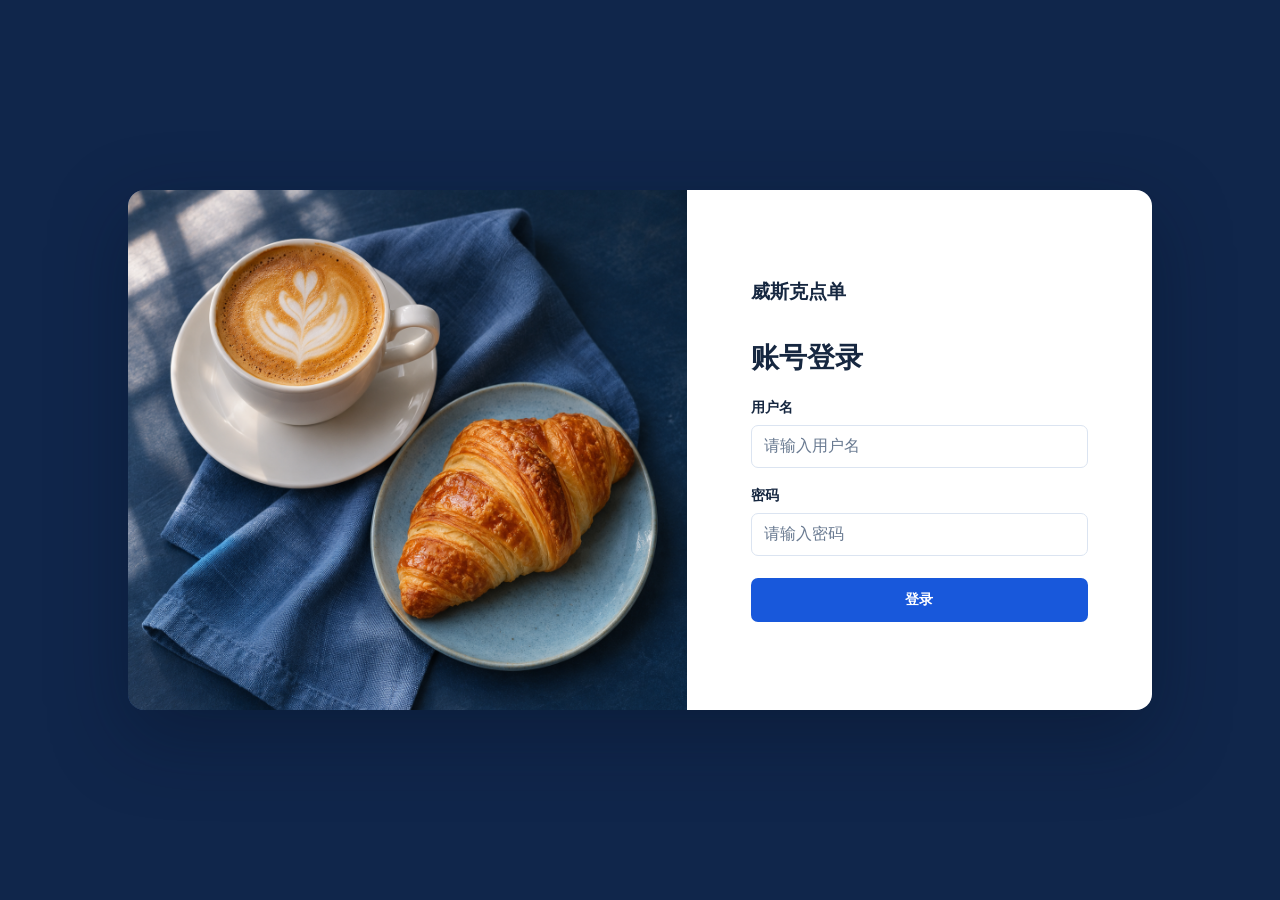
==== wesker-server/src/main/resources/static/admin-ui/index.html @ 48eff1d9 "保存员工管理初版" ====
<!doctype html>
<html lang="zh-CN">
<head>
    <meta charset="utf-8">
    <meta name="viewport" content="width=device-width, initial-scale=1">
    <title>威斯克点单 · 管理后台</title>
    <link rel="stylesheet" href="./admin.css?v=employee-status-toggle-1">
    <script src="./admin.js?v=employee-status-toggle-1" defer></script>
</head>
<body>
    <main id="login-view" class="login-view">
        <div class="login-card">
            <div class="login-photo" aria-hidden="true"></div>
            <div class="login-panel">
                <div class="brand">威斯克点单</div>
                <h1>账号登录</h1>
                <form id="login-form">
                    <label for="login-username">用户名</label>
                    <input id="login-username" name="username" required maxlength="32" autocomplete="username" placeholder="请输入用户名">
                    <label for="login-password">密码</label>
                    <input id="login-password" name="password" type="password" required autocomplete="current-password" placeholder="请输入密码">
                    <p id="login-error" class="error" role="alert" hidden></p>
                    <button class="primary login-submit" type="submit">登录</button>
                </form>
            </div>
        </div>
    </main>

    <div id="admin-view" class="admin-view" hidden>
        <header class="topbar">
            <div class="topbar-start">
                <a class="brand" href="#employee">威斯克点单</a>
                <button id="toggle-navigation" class="secondary" type="button" aria-controls="navigation" aria-expanded="true" aria-label="切换菜单">☰</button>
                <button class="secondary business-button" type="button" disabled title="功能待开发">营业设置</button>
            </div>
            <div class="account">
                <span id="account-name"></span>
                <button id="logout" type="button" class="secondary">退出登录</button>
            </div>
        </header>
        <div id="admin-layout" class="admin-layout">
            <nav id="navigation" class="sidebar" aria-label="后台导航">
                <a href="#workbench"><span aria-hidden="true">⌂</span>工作台</a>
                <a href="#statistics"><span aria-hidden="true">▥</span>数据统计</a>
                <a href="#orders"><span aria-hidden="true">≡</span>订单管理</a>
                <a href="#set-meals"><span aria-hidden="true">▣</span>套餐管理</a>
                <a href="#dishes"><span aria-hidden="true">◈</span>菜品管理</a>
                <a href="#categories"><span aria-hidden="true">▦</span>分类管理</a>
                <a href="#employee"><span aria-hidden="true">♙</span>员工管理</a>
            </nav>
            <main class="workspace">
                <div class="page-heading">
                    <a id="back" href="#employee" hidden>← 返回</a>
                    <h1 id="page-title">员工管理</h1>
                </div>
                <p id="notice" class="notice" role="status" hidden></p>
                <section id="employee-view" class="panel">
                    <div class="toolbar">
                        <form id="employee-search-form" class="filter">
                            <label for="employee-search">员工姓名</label>
                            <input id="employee-search" name="name" maxlength="32" placeholder="请输入员工姓名">
                            <button class="secondary" type="submit">查询</button>
                        </form>
                        <a id="employee-add-link" class="primary" href="#employee/add">＋ 添加员工</a>
                    </div>
                    <p id="employee-list-message" class="list-message" role="status"></p>
                    <div id="employee-table" class="employee-table" tabindex="0" role="region" aria-label="员工查询结果" hidden>
                        <table>
                            <thead>
                                <tr>
                                    <th scope="col">员工姓名</th>
                                    <th scope="col">账号</th>
                                    <th scope="col">手机号</th>
                                    <th scope="col">账号状态</th>
                                    <th scope="col" class="employee-time">创建时间</th>
                                    <th scope="col" class="employee-time">更新时间</th>
                                    <th scope="col">操作</th>
                                </tr>
                            </thead>
                            <tbody id="employee-records"></tbody>
                        </table>
                    </div>
                    <div id="employee-pagination" class="employee-pagination" hidden>
                        <span id="employee-page-info" aria-live="polite"></span>
                        <button id="employee-prev" class="secondary" type="button">上一页</button>
                        <button id="employee-next" class="secondary" type="button">下一页</button>
                    </div>
                </section>
                <section id="add-view" class="panel" hidden>
                    <form id="employee-form">
                        <div class="employee-fields">
                            <div class="field"><label for="employee-username">账号 <span>*</span></label><input id="employee-username" name="username" required maxlength="32" pattern=".*\S.*" title="账号不能为空或只包含空格" placeholder="请输入员工账号" autocomplete="off"></div>
                            <div class="field"><label for="employee-name">员工姓名 <span>*</span></label><input id="employee-name" name="name" required maxlength="32" pattern=".*\S.*" title="员工姓名不能为空或只包含空格" placeholder="请输入员工姓名" autocomplete="off"></div>
                            <div class="field"><label for="employee-phone">手机号 <span>*</span></label><input id="employee-phone" name="phone" type="tel" required inputmode="numeric" maxlength="11" pattern="1[3-9][0-9]{9}" title="请输入有效的 11 位手机号，以 1 开头，第二位为 3 至 9" placeholder="请输入 11 位手机号" autocomplete="off"></div>
                            <fieldset class="field">
                                <legend>性别 <span>*</span></legend>
                                <div class="choices">
                                    <label><input type="radio" name="sex" value="1" required>男</label>
                                    <label><input type="radio" name="sex" value="0" required>女</label>
                                </div>
                            </fieldset>
                            <div class="field"><label for="employee-id">身份证号 <span>*</span></label><input id="employee-id" name="idNumber" required minlength="18" maxlength="18" pattern="[1-9][0-9]{16}[0-9Xx]" title="请输入 18 位身份证号，前 17 位为数字且首位不为 0，最后一位可为数字或 X" placeholder="请输入 18 位身份证号" autocomplete="off"></div>
                            <div class="field"><label for="employee-password">初始密码 <span>*</span></label><input id="employee-password" name="password" type="password" required minlength="8" maxlength="72" pattern=".*\S.*" title="初始密码至少 8 个字符，不能只包含空格" placeholder="至少 8 个字符" autocomplete="new-password"></div>
                            <p id="employee-error" class="error" role="alert" hidden></p>
                        </div>
                        <div class="form-actions">
                            <a class="secondary" href="#employee">取消</a>
                            <button class="secondary" type="submit" value="save">保存</button>
                            <button class="primary" type="submit" value="continue">保存并继续添加</button>
                        </div>
                    </form>
                </section>
                <section id="placeholder-view" class="panel empty-state" hidden>
                    <span class="empty-icon" aria-hidden="true">▦</span>
                    <strong>功能待开发</strong>
                </section>
            </main>
        </div>
    </div>
</body>
</html>
---- wesker-server/src/main/resources/static/admin-ui/admin.css ----
:root {
    font-family: Inter, "Microsoft YaHei UI", "Microsoft YaHei", sans-serif;
    color: #162740;
    background: #f2f6fc;
    --blue: #1858db;
    --navy: #10264b;
    --muted: #576981;
    --line: #dbe4f1;
}

* { box-sizing: border-box; }
[hidden] { display: none !important; }
body { margin: 0; min-width: 0; }
button, input { font: inherit; }
button, a { -webkit-tap-highlight-color: transparent; }
a { color: inherit; text-decoration: none; }
:focus-visible { outline: 2px solid #4582ff; outline-offset: 3px; }
h1, p { margin: 0; }

.login-view {
    min-height: 100vh;
    display: grid;
    place-items: center;
    padding: 32px;
    background: #10264b;
}
.login-card {
    width: min(100%, 1024px);
    min-height: 520px;
    display: grid;
    grid-template-columns: 1.2fr 1fr;
    border-radius: 16px;
    overflow: hidden;
    box-shadow: 0 26px 78px #050f2360;
}
.login-photo { background: #163a74 url("./login-food.png") center / cover no-repeat; }
.login-panel { display: flex; flex-direction: column; justify-content: center; padding: 48px clamp(28px, 5vw, 66px); background: #fff; }
.brand { display: inline-flex; align-items: center; gap: 11px; width: fit-content; font-size: 19px; font-weight: 750; white-space: nowrap; }
.login-panel h1 { margin: 34px 0 22px; font-size: 28px; }
#login-form label { display: block; margin-bottom: 8px; font-size: 14px; font-weight: 600; }
#login-form input { width: 100%; margin-bottom: 19px; }
input:not([type="radio"]) { min-height: 43px; padding: 10px 12px; border: 1px solid var(--line); border-radius: 7px; background: #fff; color: inherit; }
input::placeholder { color: #697a91; }
input:disabled { background: #f4f7fb; }

.primary, .secondary {
    display: inline-flex;
    justify-content: center;
    align-items: center;
    min-height: 40px;
    padding: 9px 16px;
    border: 1px solid transparent;
    border-radius: 7px;
    font-size: 14px;
    font-weight: 600;
    white-space: nowrap;
    cursor: pointer;
}
.primary { background: var(--blue); color: #fff; }
.primary:hover { background: #1249bd; }
.secondary { border-color: var(--line); background: #fff; color: #2f4567; }
.secondary:hover { background: #edf3ff; }
button:disabled { cursor: default; opacity: .55; }
.login-submit { width: 100%; min-height: 44px; margin-top: 3px; }
.error { margin: 0 0 12px; color: #a62d39; font-size: 14px; line-height: 1.5; }

.topbar {
    display: flex;
    align-items: center;
    justify-content: space-between;
    gap: 14px;
    min-height: 64px;
    padding: 10px 26px;
    background: #fff;
    border-bottom: 1px solid var(--line);
}
.topbar-start, .account { display: flex; align-items: center; gap: 14px; font-size: 14px; min-width: 0; }
#toggle-navigation { min-width: 40px; padding-inline: 8px; }
#account-name { overflow-wrap: anywhere; }
.admin-layout { display: grid; grid-template-columns: 208px minmax(0, 1fr); min-height: calc(100vh - 64px); }
.admin-layout.menu-collapsed { grid-template-columns: minmax(0, 1fr); }
.sidebar { display: flex; flex-direction: column; gap: 6px; padding: 24px 12px; background: var(--navy); }
.sidebar a { display: flex; align-items: center; gap: 12px; padding: 13px 15px; border-radius: 7px; color: #e4ecfa; font-size: 14px; }
.sidebar a span { width: 18px; font-size: 17px; text-align: center; }
.sidebar a:hover { background: #1d3b6b; }
.sidebar a[aria-current="page"] { background: var(--blue); color: #fff; }
.workspace { padding: 26px 30px 40px; }
.page-heading { display: flex; gap: 15px; align-items: center; margin-bottom: 20px; }
.page-heading h1 { font-size: 24px; }
#back { color: var(--blue); font-size: 14px; }
.panel { border: 1px solid var(--line); border-radius: 10px; background: #fff; }
.toolbar { display: flex; justify-content: space-between; align-items: center; flex-wrap: wrap; gap: 12px; padding: 22px; border-bottom: 1px solid #edf1f7; }
.filter { display: flex; align-items: center; flex-wrap: wrap; gap: 10px; font-size: 14px; }
.employee-table { overflow-x: auto; }
.employee-table table { width: 100%; min-width: 640px; border-collapse: collapse; text-align: left; font-size: 14px; }
.employee-table th, .employee-table td { padding: 14px 16px; border-bottom: 1px solid #edf1f7; }
.employee-table th { background: #f6f8fc; white-space: nowrap; }
.employee-table td { overflow-wrap: anywhere; }
.employee-table td:last-child { white-space: nowrap; }
.employee-table .employee-time { white-space: nowrap; }
.employee-status { display: inline-flex; align-items: center; gap: 6px; white-space: nowrap; }
.employee-status-dot { flex: none; width: 6px; height: 6px; border-radius: 50%; background: #8a94a6; }
.employee-status[data-enabled="true"] .employee-status-dot { background: #26936d; }
.row-action { padding: 2px 4px; border: 0; background: none; color: #445675; font-size: 13px; }
.list-message { padding: 34px 20px; text-align: center; color: var(--muted); }
.employee-pagination { display: flex; justify-content: flex-end; align-items: center; flex-wrap: wrap; gap: 10px; padding: 16px 20px; color: var(--muted); font-size: 14px; }
.empty-state { min-height: 420px; display: grid; justify-items: center; align-content: center; gap: 12px; padding: 28px; text-align: center; }
.empty-state p { color: var(--muted); font-size: 14px; }
.empty-icon { display: grid; place-items: center; width: 72px; height: 72px; border-radius: 20px; background: #edf4ff; color: var(--blue); font-size: 38px; }
.employee-fields { max-width: 660px; padding: 32px; }
.field { display: grid; grid-template-columns: 108px minmax(0, 1fr); gap: 12px; align-items: center; min-width: 0; margin: 0 0 19px; padding: 0; border: 0; }
.field > label, legend { font-size: 14px; font-weight: 600; }
.field > label span, .field legend span { color: #a62d39; }
.field legend { float: left; width: 108px; padding: 0; }
.field .choices { grid-column: 2; min-height: 36px; display: flex; align-items: center; gap: 24px; }
.choices label { display: inline-flex; align-items: center; gap: 7px; cursor: pointer; }
input[type="radio"] { margin: 0; accent-color: var(--blue); }
.form-actions { display: flex; flex-wrap: wrap; justify-content: center; gap: 10px; padding: 20px; border-top: 1px solid #edf1f7; }
.notice { margin-bottom: 16px; padding: 11px 15px; border-radius: 7px; background: #e6efff; color: #194d9e; font-size: 14px; }

@media (max-width: 760px) {
    .login-view { padding: 18px; }
    .login-card { max-width: 480px; grid-template-columns: 1fr; }
    .login-photo { min-height: 200px; }
    .login-panel { padding: 28px; }
    .login-panel h1 { margin-top: 24px; }
    .topbar { padding-inline: 14px; }
    .topbar-start, .account { gap: 8px; }
    .business-button { display: none; }
    .admin-layout { display: block; }
    .sidebar { flex-direction: row; overflow-x: auto; padding: 8px; }
    .sidebar a { flex: none; padding: 9px; white-space: nowrap; }
    .workspace { padding: 18px 12px; }
    .employee-fields { padding: 20px 14px; }
    .field { grid-template-columns: 86px minmax(0, 1fr); gap: 8px; }
    .field legend { width: 86px; }
    .empty-state { min-height: 270px; }
}
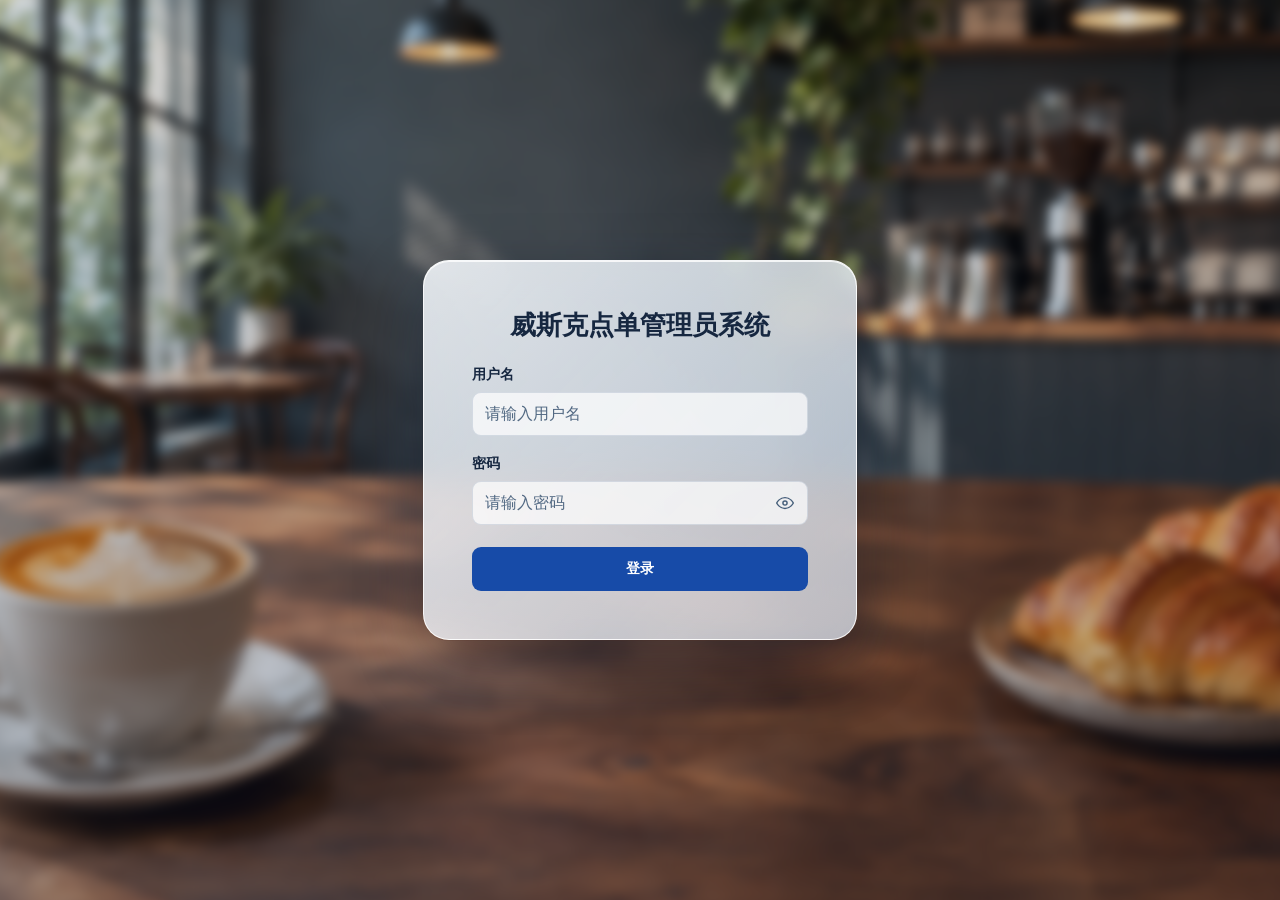
==== commit 4df7cedd: "完善管理员登录与员工管理" ====
--- a/wesker-server/src/main/resources/static/admin-ui/index.html
+++ b/wesker-server/src/main/resources/static/admin-ui/index.html
@@ -3,22 +3,29 @@
 <head>
     <meta charset="utf-8">
     <meta name="viewport" content="width=device-width, initial-scale=1">
-    <title>威斯克点单 · 管理后台</title>
-    <link rel="stylesheet" href="./admin.css?v=employee-status-toggle-1">
-    <script src="./admin.js?v=employee-status-toggle-1" defer></script>
+    <title>威斯克点单管理员系统</title>
+    <link rel="stylesheet" href="./admin.css?v=employee-action-confirm-1">
+    <script src="./admin.js?v=employee-action-confirm-1" defer></script>
 </head>
 <body>
     <main id="login-view" class="login-view">
         <div class="login-card">
-            <div class="login-photo" aria-hidden="true"></div>
             <div class="login-panel">
-                <div class="brand">威斯克点单</div>
-                <h1>账号登录</h1>
+                <h1>威斯克点单管理员系统</h1>
                 <form id="login-form">
                     <label for="login-username">用户名</label>
                     <input id="login-username" name="username" required maxlength="32" autocomplete="username" placeholder="请输入用户名">
                     <label for="login-password">密码</label>
-                    <input id="login-password" name="password" type="password" required autocomplete="current-password" placeholder="请输入密码">
+                    <div class="login-password-field">
+                        <input id="login-password" name="password" type="password" required autocomplete="current-password" placeholder="请输入密码">
+                        <button id="toggle-login-password" class="password-toggle" type="button" aria-label="显示密码" aria-pressed="false" aria-controls="login-password" title="显示密码">
+                            <svg width="20" height="20" viewBox="0 0 24 24" fill="none" stroke="currentColor" stroke-width="1.7" stroke-linecap="round" stroke-linejoin="round" aria-hidden="true">
+                                <path d="M2 12S5.5 5.5 12 5.5 22 12 22 12s-3.5 6.5-10 6.5S2 12 2 12Z"/>
+                                <circle cx="12" cy="12" r="2.5"/>
+                                <path class="password-eye-slash" d="M3 3l18 18"/>
+                            </svg>
+                        </button>
+                    </div>
                     <p id="login-error" class="error" role="alert" hidden></p>
                     <button class="primary login-submit" type="submit">登录</button>
                 </form>
@@ -72,8 +79,7 @@
                                     <th scope="col">账号</th>
                                     <th scope="col">手机号</th>
                                     <th scope="col">账号状态</th>
-                                    <th scope="col" class="employee-time">创建时间</th>
-                                    <th scope="col" class="employee-time">更新时间</th>
+                                    <th scope="col" class="employee-time">最后操作时间</th>
                                     <th scope="col">操作</th>
                                 </tr>
                             </thead>
@@ -87,6 +93,7 @@
                     </div>
                 </section>
                 <section id="add-view" class="panel" hidden>
+                    <p id="employee-edit-message" class="list-message" role="status" hidden></p>
                     <form id="employee-form">
                         <div class="employee-fields">
                             <div class="field"><label for="employee-username">账号 <span>*</span></label><input id="employee-username" name="username" required maxlength="32" pattern=".*\S.*" title="账号不能为空或只包含空格" placeholder="请输入员工账号" autocomplete="off"></div>
@@ -100,13 +107,13 @@
                                 </div>
                             </fieldset>
                             <div class="field"><label for="employee-id">身份证号 <span>*</span></label><input id="employee-id" name="idNumber" required minlength="18" maxlength="18" pattern="[1-9][0-9]{16}[0-9Xx]" title="请输入 18 位身份证号，前 17 位为数字且首位不为 0，最后一位可为数字或 X" placeholder="请输入 18 位身份证号" autocomplete="off"></div>
-                            <div class="field"><label for="employee-password">初始密码 <span>*</span></label><input id="employee-password" name="password" type="password" required minlength="8" maxlength="72" pattern=".*\S.*" title="初始密码至少 8 个字符，不能只包含空格" placeholder="至少 8 个字符" autocomplete="new-password"></div>
                             <p id="employee-error" class="error" role="alert" hidden></p>
                         </div>
                         <div class="form-actions">
                             <a class="secondary" href="#employee">取消</a>
                             <button class="secondary" type="submit" value="save">保存</button>
                             <button class="primary" type="submit" value="continue">保存并继续添加</button>
+                            <button id="employee-edit-save" class="primary" type="submit" disabled hidden>保存</button>
                         </div>
                     </form>
                 </section>
--- a/wesker-server/src/main/resources/static/admin-ui/admin.css
+++ b/wesker-server/src/main/resources/static/admin-ui/admin.css
@@ -1,11 +1,14 @@
 :root {
     font-family: Inter, "Microsoft YaHei UI", "Microsoft YaHei", sans-serif;
     color: #162740;
-    background: #f2f6fc;
-    --blue: #1858db;
-    --navy: #10264b;
-    --muted: #576981;
-    --line: #dbe4f1;
+    background: #dce8f5;
+    --blue: #174ba8;
+    --muted: #455e7a;
+    --line: #26477026;
+    --glass-edge: #ffffffd9;
+    --glass-shadow: 0 16px 36px #25477820, inset 0 1px 0 #ffffffb3;
+    --surface: #f5f9ff;
+    --layout-gap: clamp(12px, 1.6vw, 24px);
 }
 
 * { box-sizing: border-box; }
@@ -18,30 +21,75 @@
 h1, p { margin: 0; }
 
 .login-view {
-    min-height: 100vh;
+    min-height: 100svh;
     display: grid;
     place-items: center;
-    padding: 32px;
-    background: #10264b;
+    position: relative;
+    isolation: isolate;
+    overflow: hidden;
+    padding: 24px;
+    background-color: #10264b;
+}
+.login-view::before {
+    content: "";
+    position: absolute;
+    inset: -18px;
+    z-index: -1;
+    background:
+        linear-gradient(#0c1a3626, #0c1a364d),
+        url("./login-food.png?v=cafe-login-1") center / cover no-repeat;
+    filter: blur(6px);
 }
 .login-card {
-    width: min(100%, 1024px);
-    min-height: 520px;
-    display: grid;
-    grid-template-columns: 1.2fr 1fr;
-    border-radius: 16px;
-    overflow: hidden;
-    box-shadow: 0 26px 78px #050f2360;
-}
-.login-photo { background: #163a74 url("./login-food.png") center / cover no-repeat; }
-.login-panel { display: flex; flex-direction: column; justify-content: center; padding: 48px clamp(28px, 5vw, 66px); background: #fff; }
+    width: min(100%, 434px);
+    animation: login-enter 380ms ease-out;
+}
+@keyframes login-enter {
+    from { opacity: 0; transform: translateY(10px); }
+    to { opacity: 1; transform: translateY(0); }
+}
+.login-panel {
+    padding: clamp(26px, 4vw, 48px);
+    border: 1px solid var(--glass-edge);
+    border-radius: 26px;
+    background: var(--surface);
+    box-shadow: 0 24px 64px #07132764, inset 0 1px 0 #ffffffcf;
+}
+@supports (backdrop-filter: blur(1px)) or (-webkit-backdrop-filter: blur(1px)) {
+    .login-panel, .topbar, .sidebar, .panel {
+        -webkit-backdrop-filter: blur(18px) saturate(125%);
+        backdrop-filter: blur(18px) saturate(125%);
+    }
+    .login-panel { background: linear-gradient(135deg, #f7fbffdb, #e2effeb5); }
+    .admin-view .topbar, .admin-view .sidebar { background: #f7fbff92; }
+    .admin-view .panel { background: linear-gradient(135deg, #ffffffbd, #f1f8ffa1); }
+}
 .brand { display: inline-flex; align-items: center; gap: 11px; width: fit-content; font-size: 19px; font-weight: 750; white-space: nowrap; }
-.login-panel h1 { margin: 34px 0 22px; font-size: 28px; }
+.login-panel h1 { margin: 0 0 25px; text-align: center; font-size: clamp(22px, 2.1vw, 26px); line-height: 1.25; }
 #login-form label { display: block; margin-bottom: 8px; font-size: 14px; font-weight: 600; }
 #login-form input { width: 100%; margin-bottom: 19px; }
-input:not([type="radio"]) { min-height: 43px; padding: 10px 12px; border: 1px solid var(--line); border-radius: 7px; background: #fff; color: inherit; }
-input::placeholder { color: #697a91; }
+input:not([type="radio"]) { min-width: 0; min-height: 44px; padding: 10px 12px; border: 1px solid var(--line); border-radius: 9px; background: #ffffffb8; color: inherit; }
+input::placeholder { color: #526983; }
 input:disabled { background: #f4f7fb; }
+.login-password-field { position: relative; margin-bottom: 19px; }
+#login-form .login-password-field input { margin-bottom: 0; padding-right: 48px; }
+#login-password::-ms-reveal { display: none; }
+.password-toggle {
+    position: absolute;
+    inset: 0 2px 0 auto;
+    display: grid;
+    place-items: center;
+    width: 42px;
+    border: 0;
+    border-radius: 6px;
+    background: transparent;
+    color: var(--muted);
+    cursor: pointer;
+}
+.password-toggle:hover, .password-toggle[aria-pressed="true"] { color: var(--blue); }
+.password-toggle:focus-visible { outline-offset: -2px; }
+.password-eye-slash { display: none; }
+.password-toggle[aria-pressed="true"] .password-eye-slash { display: inline; }
 
 .primary, .secondary {
     display: inline-flex;
@@ -50,20 +98,36 @@
     min-height: 40px;
     padding: 9px 16px;
     border: 1px solid transparent;
-    border-radius: 7px;
+    border-radius: 9px;
     font-size: 14px;
     font-weight: 600;
     white-space: nowrap;
     cursor: pointer;
+    transition: background-color 160ms ease, transform 160ms ease;
 }
 .primary { background: var(--blue); color: #fff; }
-.primary:hover { background: #1249bd; }
-.secondary { border-color: var(--line); background: #fff; color: #2f4567; }
-.secondary:hover { background: #edf3ff; }
+.primary:hover { background: #123d8c; }
+.secondary { border-color: var(--line); background: #ffffff9c; color: #263f62; }
+.secondary:hover { background: #fffffff0; }
+.primary:not(:disabled):active, .secondary:not(:disabled):active { transform: translateY(1px); }
 button:disabled { cursor: default; opacity: .55; }
 .login-submit { width: 100%; min-height: 44px; margin-top: 3px; }
 .error { margin: 0 0 12px; color: #a62d39; font-size: 14px; line-height: 1.5; }
 
+.admin-view {
+    min-height: 100svh;
+    padding: var(--layout-gap);
+    background:
+        radial-gradient(ellipse at 14% 20%, #a9c9e8 0%, transparent 52%),
+        radial-gradient(ellipse at 88% 24%, #b7d9ec 0%, transparent 46%),
+        radial-gradient(ellipse at 74% 90%, #a8c4e5 0%, transparent 48%),
+        linear-gradient(125deg, #e3ebf4, #dddcd3 98%);
+}
+.topbar, .sidebar, .panel {
+    border: 1px solid var(--glass-edge);
+    background: var(--surface);
+    box-shadow: var(--glass-shadow);
+}
 .topbar {
     display: flex;
     align-items: center;
@@ -71,30 +135,30 @@
     gap: 14px;
     min-height: 64px;
     padding: 10px 26px;
-    background: #fff;
-    border-bottom: 1px solid var(--line);
+    border-radius: 18px;
 }
 .topbar-start, .account { display: flex; align-items: center; gap: 14px; font-size: 14px; min-width: 0; }
 #toggle-navigation { min-width: 40px; padding-inline: 8px; }
 #account-name { overflow-wrap: anywhere; }
-.admin-layout { display: grid; grid-template-columns: 208px minmax(0, 1fr); min-height: calc(100vh - 64px); }
+.admin-layout { display: grid; grid-template-columns: 208px minmax(0, 1fr); gap: var(--layout-gap); margin-top: var(--layout-gap); }
 .admin-layout.menu-collapsed { grid-template-columns: minmax(0, 1fr); }
-.sidebar { display: flex; flex-direction: column; gap: 6px; padding: 24px 12px; background: var(--navy); }
-.sidebar a { display: flex; align-items: center; gap: 12px; padding: 13px 15px; border-radius: 7px; color: #e4ecfa; font-size: 14px; }
+.sidebar { align-self: start; display: flex; flex-direction: column; gap: 6px; padding: 12px; border-radius: 18px; }
+.sidebar a { display: flex; align-items: center; gap: 12px; padding: 13px 15px; border-radius: 9px; color: #234367; font-size: 14px; transition: background-color 160ms ease; }
 .sidebar a span { width: 18px; font-size: 17px; text-align: center; }
-.sidebar a:hover { background: #1d3b6b; }
-.sidebar a[aria-current="page"] { background: var(--blue); color: #fff; }
-.workspace { padding: 26px 30px 40px; }
+.sidebar a:hover { background: #ffffff8f; }
+.sidebar a[aria-current="page"] { background: #f8fcffdc; color: #123f81; box-shadow: inset 0 0 0 1px #ffffff; font-weight: 650; }
+.workspace { min-width: 0; padding: 4px 0 16px; }
 .page-heading { display: flex; gap: 15px; align-items: center; margin-bottom: 20px; }
 .page-heading h1 { font-size: 24px; }
 #back { color: var(--blue); font-size: 14px; }
-.panel { border: 1px solid var(--line); border-radius: 10px; background: #fff; }
-.toolbar { display: flex; justify-content: space-between; align-items: center; flex-wrap: wrap; gap: 12px; padding: 22px; border-bottom: 1px solid #edf1f7; }
+.panel { border-radius: 20px; }
+.toolbar { display: flex; justify-content: space-between; align-items: center; flex-wrap: wrap; gap: 12px; padding: 22px; border-bottom: 1px solid var(--line); }
 .filter { display: flex; align-items: center; flex-wrap: wrap; gap: 10px; font-size: 14px; }
 .employee-table { overflow-x: auto; }
 .employee-table table { width: 100%; min-width: 640px; border-collapse: collapse; text-align: left; font-size: 14px; }
-.employee-table th, .employee-table td { padding: 14px 16px; border-bottom: 1px solid #edf1f7; }
-.employee-table th { background: #f6f8fc; white-space: nowrap; }
+.employee-table th, .employee-table td { padding: 14px 16px; border-bottom: 1px solid var(--line); }
+.employee-table th { background: #eff6ff9e; white-space: nowrap; }
+.employee-table tbody tr:hover { background: #ffffff62; }
 .employee-table td { overflow-wrap: anywhere; }
 .employee-table td:last-child { white-space: nowrap; }
 .employee-table .employee-time { white-space: nowrap; }
@@ -115,24 +179,28 @@
 .field .choices { grid-column: 2; min-height: 36px; display: flex; align-items: center; gap: 24px; }
 .choices label { display: inline-flex; align-items: center; gap: 7px; cursor: pointer; }
 input[type="radio"] { margin: 0; accent-color: var(--blue); }
-.form-actions { display: flex; flex-wrap: wrap; justify-content: center; gap: 10px; padding: 20px; border-top: 1px solid #edf1f7; }
+.form-actions { display: flex; flex-wrap: wrap; justify-content: center; gap: 10px; padding: 20px; border-top: 1px solid var(--line); }
 .notice { margin-bottom: 16px; padding: 11px 15px; border-radius: 7px; background: #e6efff; color: #194d9e; font-size: 14px; }
 
 @media (max-width: 760px) {
     .login-view { padding: 18px; }
-    .login-card { max-width: 480px; grid-template-columns: 1fr; }
-    .login-photo { min-height: 200px; }
-    .login-panel { padding: 28px; }
-    .login-panel h1 { margin-top: 24px; }
+    .login-view::before { background-position: center, 18% center; }
     .topbar { padding-inline: 14px; }
     .topbar-start, .account { gap: 8px; }
     .business-button { display: none; }
     .admin-layout { display: block; }
-    .sidebar { flex-direction: row; overflow-x: auto; padding: 8px; }
+    .sidebar { flex-direction: row; overflow-x: auto; padding: 8px; margin-bottom: var(--layout-gap); }
     .sidebar a { flex: none; padding: 9px; white-space: nowrap; }
-    .workspace { padding: 18px 12px; }
+    .workspace { padding: 4px 0 16px; }
+    .toolbar { padding: 16px; }
+    .filter input { flex: 1 1 130px; width: 130px; }
     .employee-fields { padding: 20px 14px; }
     .field { grid-template-columns: 86px minmax(0, 1fr); gap: 8px; }
     .field legend { width: 86px; }
     .empty-state { min-height: 270px; }
 }
+
+@media (prefers-reduced-motion: reduce) {
+    .login-card { animation: none; }
+    .primary, .secondary, .sidebar a { transition: none; }
+}
